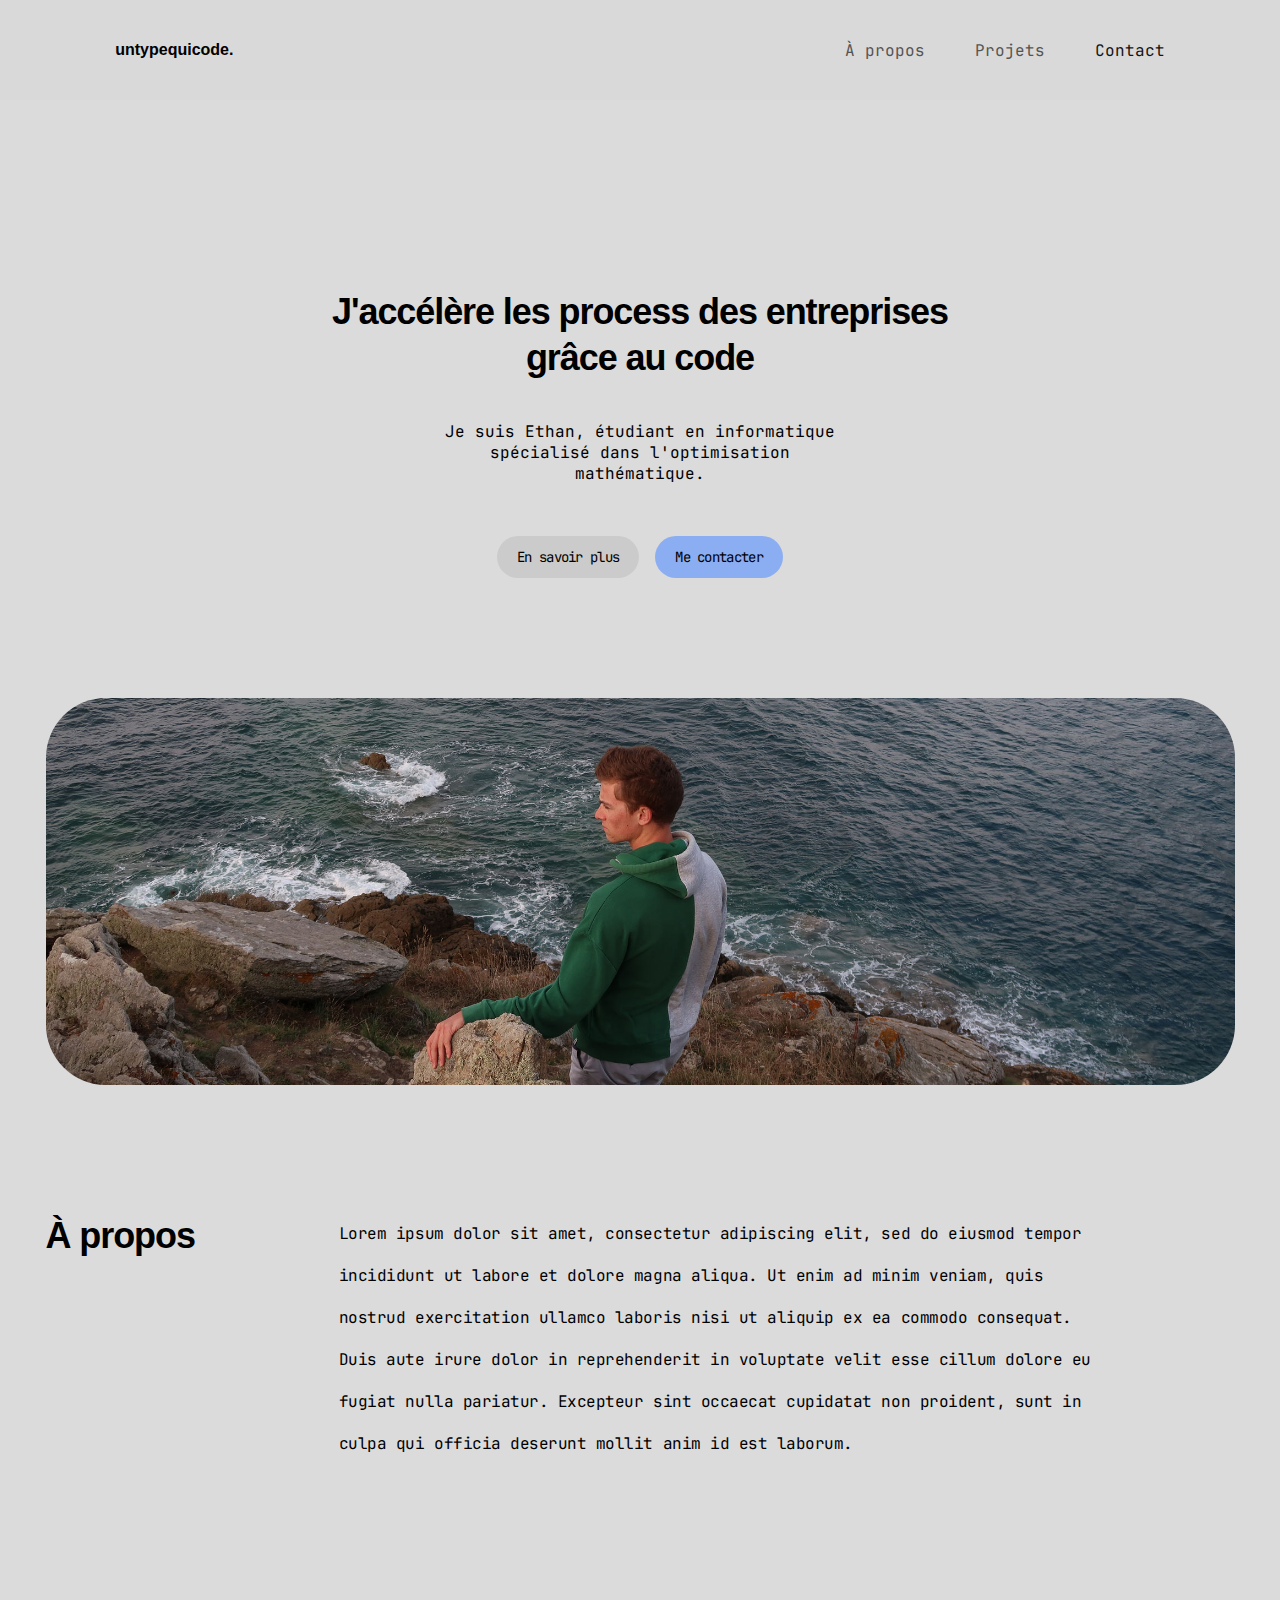
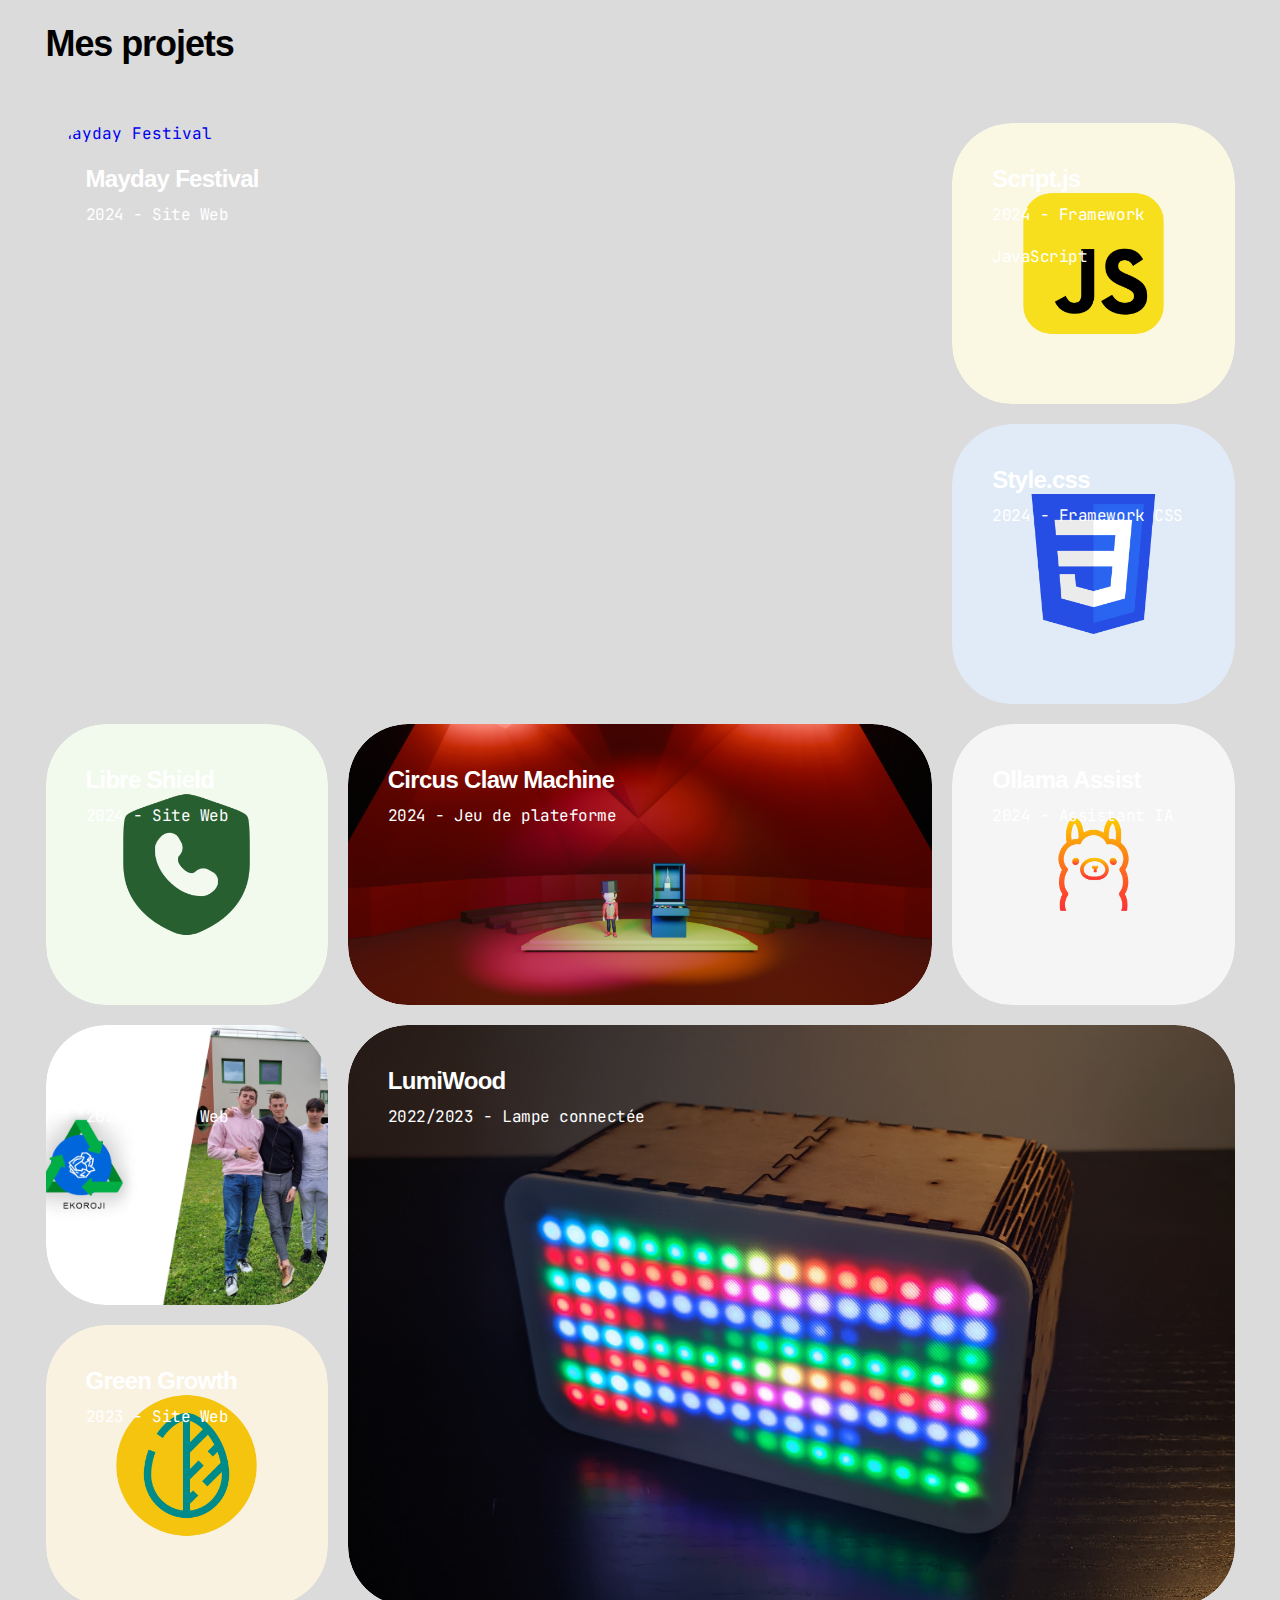
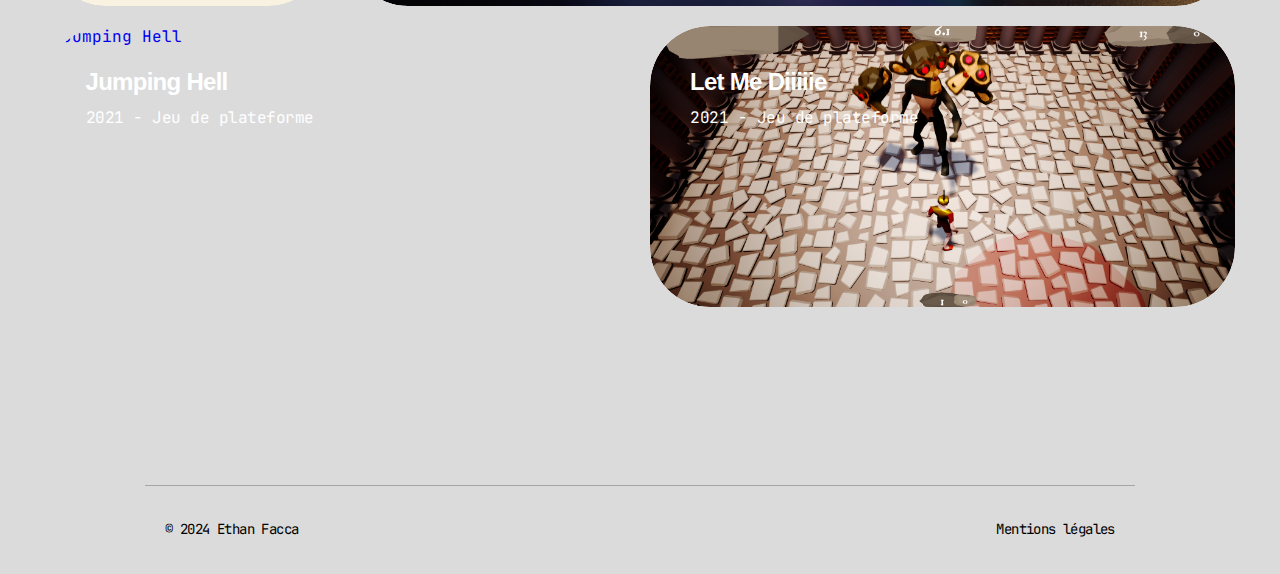
==== index.html @ ea328b28 "Mise à jour du site web avec une nouvelle DA. Cette version n'est pas finie, c'est une première ébau" ====
<!doctype html>
<html lang="fr">
    <head>
        <meta charset="UTF-8" />
        <meta http-equiv="X-UA-Compatible" content="IE=edge" />
        <meta name="viewport" content="width=device-width, initial-scale=1.0" />

        <title>Ethan Facca</title>
        <meta name="description" content="" />
        <!-- TODO -->

        <meta name="author" content="Ethan Facca" />
        <meta name="keywords" content="" />
        <!-- TODO -->

        <meta property="og:title" content="Ethan Facca" />
        <meta property="og:description" content="" />
        <!-- TODO -->
        <meta property="og:type" content="website" />
        <meta property="og:url" content="https://untypequicode.fr" />
        <meta
            property="og:image"
            content="https://untypequicode.fr/img/og-image.jpg"
        />
        <meta property="og:site_name" content="Ethan Facca" />
        <meta property="og:locale" content="fr_FR" />

        <link rel="icon" href="img/favicon.ico" />
        <link rel="apple-touch-icon" href="img/favicon.png" />
        <link rel="canonical" href="https://untypequicode.fr" />

        <link rel="stylesheet" href="css/index.css" />
    </head>

    <body>
        <header>
            <div>
                <a class="logo" href="#">untypequicode.</a>
                <nav>
                    <ul>
                        <li><a href="#about">À propos</a></li>
                        <li><a href="#projects">Projets</a></li>
                        <li>
                            <a id="contact-link" href="#contact">Contact</a>
                        </li>
                    </ul>
                </nav>
            </div>
        </header>

        <main>
            <section id="home">
                <h1>J'accélère les process des entreprises grâce au code</h1>
                <p>
                    Je suis Ethan, étudiant en informatique spécialisé dans
                    l'optimisation mathématique.
                </p>

                <ul>
                    <li id="home-about">
                        <a href="#about">En savoir plus</a>
                    </li>
                    <li id="home-contact">
                        <a
                            target="_blank"
                            href="https://linkedin.com/in/ethan-facca"
                            >Me contacter</a
                        >
                    </li>
                </ul>
            </section>

            <section id="about">
                <div id="about-image-container">
                    <img
                        id="about-image"
                        src="img/og-image.jpeg"
                        alt="Ethan Facca"
                    />
                </div>
                <div id="about-content">
                    <h2>À propos</h2>
                    <p>
                        Lorem ipsum dolor sit amet, consectetur adipiscing elit,
                        sed do eiusmod tempor incididunt ut labore et dolore
                        magna aliqua. Ut enim ad minim veniam, quis nostrud
                        exercitation ullamco laboris nisi ut aliquip ex ea
                        commodo consequat. Duis aute irure dolor in
                        reprehenderit in voluptate velit esse cillum dolore eu
                        fugiat nulla pariatur. Excepteur sint occaecat cupidatat
                        non proident, sunt in culpa qui officia deserunt mollit
                        anim id est laborum.
                    </p>
                </div>
            </section>

            <section id="projects">
                <h2>Mes projets</h2>
                <ul>
                    <li style="grid-area: 1 / 1 / 3 / 4">
                        <a href="#">
                            <div class="projects-content">
                                <h3>Mayday Festival</h3>
                                <p>2024 - Site Web</p>
                            </div>
                            <img
                                src="img/projects/mayday.jpg"
                                alt="Mayday Festival"
                            />
                        </a>
                    </li>
                    <li style="grid-area: 1 / 4 / 2 / 5">
                        <a href="#">
                            <div class="projects-content">
                                <h3>Script.js</h3>
                                <p>2024 - Framework JavaScript</p>
                            </div>
                            <img
                                src="img/projects/Script.js.png"
                                alt="Script.js"
                            />
                        </a>
                    </li>
                    <li style="grid-area: 2 / 4 / 3 / 5">
                        <a href="#">
                            <div class="projects-content">
                                <h3>Style.css</h3>
                                <p>2024 - Framework CSS</p>
                            </div>
                            <img
                                src="img/projects/Style.css.png"
                                alt="Style.css"
                            />
                        </a>
                    </li>
                    <li style="grid-area: 3 / 1 / 4 / 2">
                        <a href="#">
                            <div class="projects-content">
                                <h3>Libre Shield</h3>
                                <p>2024 - Site Web</p>
                            </div>
                            <img
                                src="img/projects/Libre Shield.png"
                                alt="Libre Shield"
                            />
                        </a>
                    </li>
                    <li style="grid-area: 3 / 2 / 4 / 4">
                        <a href="#">
                            <div class="projects-content">
                                <h3>Circus Claw Machine</h3>
                                <p>2024 - Jeu de plateforme</p>
                            </div>
                            <img
                                src="img/projects/Circus Claw Machine.png"
                                alt="Circus Claw Machine"
                            />
                        </a>
                    </li>
                    <li style="grid-area: 3 / 4 / 4 / 5">
                        <a href="#">
                            <div class="projects-content">
                                <h3>Ollama Assist</h3>
                                <p>2024 - Assistant IA</p>
                            </div>
                            <img
                                src="img/projects/Ollama Assist.png"
                                alt="Ollama Assist"
                            />
                        </a>
                    </li>
                    <li style="grid-area: 4 / 2 / 6 / 5">
                        <a href="#">
                            <div class="projects-content">
                                <h3>LumiWood</h3>
                                <p>2022/2023 - Lampe connectée</p>
                            </div>
                            <img
                                src="img/projects/Lumiwood.png"
                                alt="LumiWood"
                            />
                        </a>
                    </li>
                    <li style="grid-area: 4 / 1 / 5 / 2">
                        <a href="#">
                            <div class="projects-content">
                                <h3>Ekoroji</h3>
                                <p>2023 - Site Web</p>
                            </div>
                            <img src="img/projects/Ekoroji.png" alt="Ekoroji" />
                        </a>
                    </li>
                    <li style="grid-area: 5 / 1 / 6 / 2">
                        <a href="#">
                            <div class="projects-content">
                                <h3>Green Growth</h3>
                                <p>2023 - Site Web</p>
                            </div>
                            <img
                                src="img/projects/Green Growth.png"
                                alt="Green Growth"
                            />
                        </a>
                    </li>
                    <li style="grid-area: 6 / 1 / 7 / 3">
                        <a href="#">
                            <div class="projects-content">
                                <h3>Jumping Hell</h3>
                                <p>2021 - Jeu de plateforme</p>
                            </div>
                            <img
                                src="img/projects/Jumping Hell.png"
                                alt="Jumping Hell"
                            />
                        </a>
                    </li>
                    <li style="grid-area: 6 / 3 / 7 / 5">
                        <a href="#">
                            <div class="projects-content">
                                <h3>Let Me Diiiiie</h3>
                                <p>2021 - Jeu de plateforme</p>
                            </div>
                            <img
                                src="img/projects/Let Me Die.png"
                                alt="Let Me Diiiiie"
                            />
                        </a>
                    </li>
                </ul>
            </section>

            <!-- <section id="contact">
                <h2>Contact</h2>
                <p>
                    Vous pouvez me contacter par email à
                    <a href="mailto:ethan.facca@ik.me">
                    </a>
                </p>
            </section> -->
        </main>

        <footer>
            <div id="footer">
                <hr />
                <div id="footer-content">
                    <p>© 2024 Ethan Facca</p>
                    <p>
                        <a href="mentions-legales" id="footer-mentions-legales"
                            >Mentions légales</a
                        >
                    </p>
                </div>
            </div>
        </footer>
    </body>
</html>
---- css/index.css ----
@import "main.css";

main {
    left: 0;
    width: 100%;
    max-width: 1440px;
    margin: 150px auto 0;
    display: flex;
    flex-direction: column;
    gap: 156px;
    align-items: center;
    justify-content: start;
}

#home {
    width: 667px;
    height: 253px;
    display: flex;
    flex-direction: column;
    align-items: center;
    justify-content: start;
    margin-top: 139px;
}

#home h1 {
    color: #000;
    text-align: center;
    leading-trim: both;
    text-edge: cap;
    font-family: var(--font-title);
    font-size: 36px;
    font-style: normal;
    font-weight: 600;
    line-height: 46px;
    letter-spacing: -1.08px;
}

#home p {
    margin-top: 40px;
    width: 402px;
    color: #000;
    text-align: center;
    font-family: var(--font-body);
    font-size: 16px;
    font-style: normal;
    font-weight: 400;
    line-height: normal;
}

#home ul {
    margin-top: 52px;
    display: inline-flex;
    align-items: center;
    gap: 16px;
}

#home ul li {
    list-style: none;
    display: flex;
    padding: 12px 20px;
    justify-content: center;
    align-items: center;
    gap: 10px;
    border-radius: 60px;
}

#home ul #home-about {
    background: #cbcbcb;
}

#home ul #home-contact {
    background: rgba(90, 146, 255, 0.62);
}

#home ul li a {
    color: #000;
    text-align: center;
    leading-trim: both;
    text-edge: cap;
    font-family: var(--font-body);
    font-size: 14px;
    font-style: normal;
    font-weight: 400;
    line-height: normal;
    letter-spacing: -0.7px;
    text-decoration: none;
}

#about {
    width: 1189px;
    display: flex;
    flex-direction: column;
    gap: 128px;
    align-items: center;
    justify-content: start;
}

#about #about-image-container {
    width: 100%;
    height: 387px;
    border-radius: 60px;
    background: #d4d4d4;
}

#about #about-image {
    width: 100%;
    height: 100%;
    border-radius: 60px;
    object-fit: cover;
}

#about #about-content {
    width: 100%;
    display: flex;
    flex-direction: row;
    gap: 144px;
    align-items: start;
    justify-content: start;
}

#about #about-content h2 {
    color: #000;
    font-family: var(--font-title);
    font-size: 36px;
    font-style: normal;
    font-weight: 600;
    line-height: 46px;
    letter-spacing: -1.08px;
}

#about #about-content p {
    width: 780px;
    color: #000;
    font-family: var(--font-body);
    font-size: 16px;
    font-style: normal;
    font-weight: 400;
    line-height: 42px;
    letter-spacing: -0.48px;
}

#projects {
    width: 1189px;
    display: flex;
    flex-direction: column;
    gap: 56px;
    align-items: start;
    justify-content: start;
}

#projects h2 {
    color: #000;
    font-family: var(--font-title);
    font-size: 36px;
    font-style: normal;
    font-weight: 600;
    line-height: 46px;
    letter-spacing: -1.08px;
}

#projects ul {
    display: grid;
    grid-template-columns: repeat(4, 1fr);
    grid-template-rows: repeat(6, 1fr);
    gap: 20px;
    width: 100%;
    aspect-ratio: 4 / 6;
}

#projects ul li {
    list-style: none;
    border-radius: 60px;
    /* background: #000; */
    position: relative;
    overflow: hidden;
}

#projects ul li a {
    position: relative;
    overflow: hidden;
    display: block;
    width: 100%;
    height: 100%;
    border-radius: 60px;
}

#projects ul li {
    transition: transform 0.3s ease-in-out;
}

#projects ul li:hover {
    /* je veux rajouter +10px en largeur et en hauteur */
    transform: scale(1.01);
}

#projects ul li img {
    width: 100%;
    height: 100%;
    border-radius: 60px;
    object-fit: cover;
    position: absolute;
    top: 0;
    left: 0;
}

#projects ul li .projects-content {
    position: absolute;
    top: 0;
    left: 0;
    padding: 40px;
    z-index: 1;
}

#projects ul li h3 {
    color: #fff;
    font-family: var(--font-title);
    font-size: 24px;
    font-style: normal;
    font-weight: 600;
    line-height: 31px;
    letter-spacing: -0.72px;
}

#projects ul li p {
    color: #fff;
    font-family: var(--font-body);
    font-size: 16px;
    font-style: normal;
    font-weight: 400;
    line-height: 42px;
    letter-spacing: -0.48px;
}
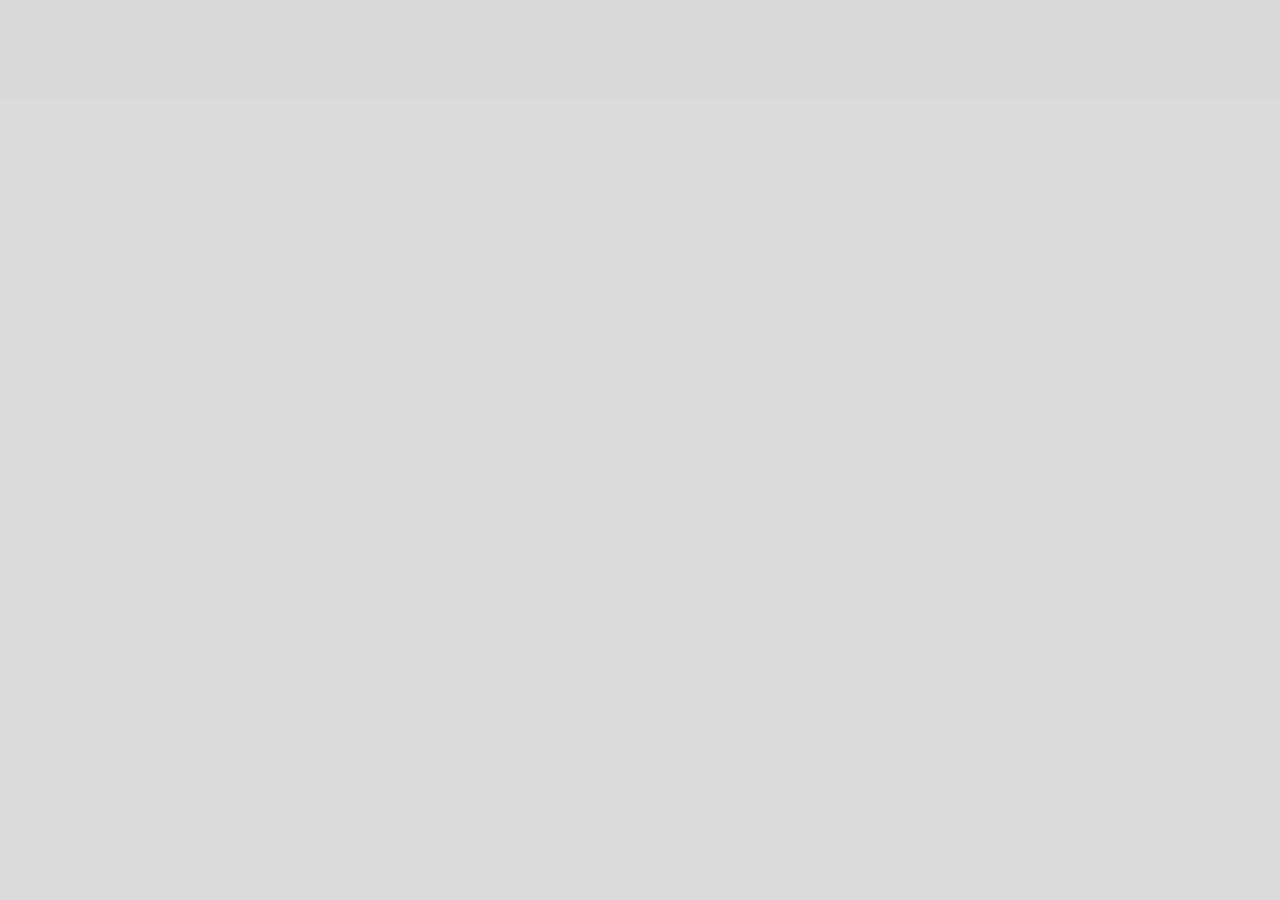
==== commit d47b56c9: "Ajout du suivi avec Umami" ====
--- a/index.html
+++ b/index.html
@@ -1,256 +1,71 @@
-<!doctype html>
+<!DOCTYPE html>
 <html lang="fr">
-    <head>
-        <meta charset="UTF-8" />
-        <meta http-equiv="X-UA-Compatible" content="IE=edge" />
-        <meta name="viewport" content="width=device-width, initial-scale=1.0" />
 
-        <title>Ethan Facca</title>
-        <meta name="description" content="" />
-        <!-- TODO -->
+<head>
+    <meta charset="UTF-8">
+    <meta http-equiv="X-UA-Compatible" content="IE=edge">
+    <meta name="viewport" content="width=device-width, initial-scale=1.0">
 
-        <meta name="author" content="Ethan Facca" />
-        <meta name="keywords" content="" />
-        <!-- TODO -->
+    <!-- OpenGraph-->
+    <title>Ethan Facca</title>
+    <meta name="description"
+          content="Je suis étudiant en cursus master en ingénierie dans le domaine de l’optimisation mathématiques et algorithmes à l’université de Bordeaux.
+                Passionné par le développement informatique, j’utilise principalement Python, C++, HTML et CSS.
+                J’aime relever des défis, apprendre de nouvelles technologies et travailler en équipe.">
+    <meta property="og:url" content="https://untypequicode.fr">
+    <meta property="og:title" content="Ethan Facca">
+    <meta property="og:description" content="Je suis étudiant en cursus master en ingénierie dans le domaine de l’optimisation mathématiques et algorithmes à l’université de Bordeaux.
+                Passionné par le développement informatique, j’utilise principalement Python, C++, HTML et CSS.
+                J’aime relever des défis, apprendre de nouvelles technologies et travailler en équipe.">
+    <meta property="og:image" content="https://untypequicode.fr/images/og-image.webp">
 
-        <meta property="og:title" content="Ethan Facca" />
-        <meta property="og:description" content="" />
-        <!-- TODO -->
-        <meta property="og:type" content="website" />
-        <meta property="og:url" content="https://untypequicode.fr" />
-        <meta
-            property="og:image"
-            content="https://untypequicode.fr/img/og-image.jpg"
-        />
-        <meta property="og:site_name" content="Ethan Facca" />
-        <meta property="og:locale" content="fr_FR" />
+    <link rel="icon" type="image/webp" href="images/favicon.webp">
 
-        <link rel="icon" href="img/favicon.ico" />
-        <link rel="apple-touch-icon" href="img/favicon.png" />
-        <link rel="canonical" href="https://untypequicode.fr" />
+    <link rel="stylesheet" href="css/index.css">
+</head>
 
-        <link rel="stylesheet" href="css/index.css" />
-    </head>
+<body data-active="Accueil">
 
-    <body>
-        <header>
-            <div>
-                <a class="logo" href="#">untypequicode.</a>
-                <nav>
-                    <ul>
-                        <li><a href="#about">À propos</a></li>
-                        <li><a href="#projects">Projets</a></li>
-                        <li>
-                            <a id="contact-link" href="#contact">Contact</a>
-                        </li>
-                    </ul>
-                </nav>
+<header class="header"></header>
+
+<section id="home-s" class="ah-i">
+    <div class="home-content">
+        <div class="ah sv">
+            <h1>Ethan Facca</h1>
+            <h4>Étudiant en CMI OPTIM à l'université de Bordeaux</h4>
+            <div class="sh">
+                <a href="projets" class="btn" aria-label="Découvrir mes projets" title="Découvrir mes projets">Découvrir mes projets</a>
+                <a href="https://linkedin.com/in/ethan-facca" class="btn-r" aria-label="Voir mon profil LinkedIn" title="Voir mon profil LinkedIn" target="_blank">Me contacter</a>
             </div>
-        </header>
+        </div>
+    </div>
+    <div class="bg" id="home-bg-hover"></div>
+    <div id="home-socials">
+        <a href="https://github.com/untypequicode" target="_blank" aria-label="Github | untypequicode"><i class='bx bxl-github'></i></a>
+        <a href="https://linkedin.com/in/ethan-facca" target="_blank" aria-label="LinkedIn | Ethan Facca"><i class='bx bxl-linkedin'></i></a>
+    </div>
+</section>
 
-        <main>
-            <section id="home">
-                <h1>J'accélère les process des entreprises grâce au code</h1>
-                <p>
-                    Je suis Ethan, étudiant en informatique spécialisé dans
-                    l'optimisation mathématique.
-                </p>
+<!--<footer class="footer"></footer>-->
 
-                <ul>
-                    <li id="home-about">
-                        <a href="#about">En savoir plus</a>
-                    </li>
-                    <li id="home-contact">
-                        <a
-                            target="_blank"
-                            href="https://linkedin.com/in/ethan-facca"
-                            >Me contacter</a
-                        >
-                    </li>
-                </ul>
-            </section>
+<script src="js/db-header.js"></script>
+<script src="https://script.js.untypequicode.fr/js/header.js"></script>
+<!--<script src="js/db-footer.js"></script>-->
+<script src="https://script.js.untypequicode.fr/js/footer.js"></script>
+<script src="https://style.css.untypequicode.fr/js/animation.js"></script>
+<script src="https://script.js.untypequicode.fr/js/switch-mode.js"></script>
 
-            <section id="about">
-                <div id="about-image-container">
-                    <img
-                        id="about-image"
-                        src="img/og-image.jpeg"
-                        alt="Ethan Facca"
-                    />
-                </div>
-                <div id="about-content">
-                    <h2>À propos</h2>
-                    <p>
-                        Lorem ipsum dolor sit amet, consectetur adipiscing elit,
-                        sed do eiusmod tempor incididunt ut labore et dolore
-                        magna aliqua. Ut enim ad minim veniam, quis nostrud
-                        exercitation ullamco laboris nisi ut aliquip ex ea
-                        commodo consequat. Duis aute irure dolor in
-                        reprehenderit in voluptate velit esse cillum dolore eu
-                        fugiat nulla pariatur. Excepteur sint occaecat cupidatat
-                        non proident, sunt in culpa qui officia deserunt mollit
-                        anim id est laborum.
-                    </p>
-                </div>
-            </section>
+<script src="https://openpanel.dev/op.js" defer async></script>
+<script>
+    window.op = window.op || function (...args) { (window.op.q = window.op.q || []).push(args); };
+    window.op('ctor', {
+        clientId: 'c00fd895-7b57-4217-b149-5ecba887ce1a',
+        trackScreenViews: true,
+        trackOutgoingLinks: true,
+        trackAttributes: true,
+    });
+</script>
+<script defer src="https://umami.untypequicode.fr/script.js" data-website-id="10e2d823-0ad9-4367-a72d-f8eef28eea31"></script>
 
-            <section id="projects">
-                <h2>Mes projets</h2>
-                <ul>
-                    <li style="grid-area: 1 / 1 / 3 / 4">
-                        <a href="#">
-                            <div class="projects-content">
-                                <h3>Mayday Festival</h3>
-                                <p>2024 - Site Web</p>
-                            </div>
-                            <img
-                                src="img/projects/mayday.jpg"
-                                alt="Mayday Festival"
-                            />
-                        </a>
-                    </li>
-                    <li style="grid-area: 1 / 4 / 2 / 5">
-                        <a href="#">
-                            <div class="projects-content">
-                                <h3>Script.js</h3>
-                                <p>2024 - Framework JavaScript</p>
-                            </div>
-                            <img
-                                src="img/projects/Script.js.png"
-                                alt="Script.js"
-                            />
-                        </a>
-                    </li>
-                    <li style="grid-area: 2 / 4 / 3 / 5">
-                        <a href="#">
-                            <div class="projects-content">
-                                <h3>Style.css</h3>
-                                <p>2024 - Framework CSS</p>
-                            </div>
-                            <img
-                                src="img/projects/Style.css.png"
-                                alt="Style.css"
-                            />
-                        </a>
-                    </li>
-                    <li style="grid-area: 3 / 1 / 4 / 2">
-                        <a href="#">
-                            <div class="projects-content">
-                                <h3>Libre Shield</h3>
-                                <p>2024 - Site Web</p>
-                            </div>
-                            <img
-                                src="img/projects/Libre Shield.png"
-                                alt="Libre Shield"
-                            />
-                        </a>
-                    </li>
-                    <li style="grid-area: 3 / 2 / 4 / 4">
-                        <a href="#">
-                            <div class="projects-content">
-                                <h3>Circus Claw Machine</h3>
-                                <p>2024 - Jeu de plateforme</p>
-                            </div>
-                            <img
-                                src="img/projects/Circus Claw Machine.png"
-                                alt="Circus Claw Machine"
-                            />
-                        </a>
-                    </li>
-                    <li style="grid-area: 3 / 4 / 4 / 5">
-                        <a href="#">
-                            <div class="projects-content">
-                                <h3>Ollama Assist</h3>
-                                <p>2024 - Assistant IA</p>
-                            </div>
-                            <img
-                                src="img/projects/Ollama Assist.png"
-                                alt="Ollama Assist"
-                            />
-                        </a>
-                    </li>
-                    <li style="grid-area: 4 / 2 / 6 / 5">
-                        <a href="#">
-                            <div class="projects-content">
-                                <h3>LumiWood</h3>
-                                <p>2022/2023 - Lampe connectée</p>
-                            </div>
-                            <img
-                                src="img/projects/Lumiwood.png"
-                                alt="LumiWood"
-                            />
-                        </a>
-                    </li>
-                    <li style="grid-area: 4 / 1 / 5 / 2">
-                        <a href="#">
-                            <div class="projects-content">
-                                <h3>Ekoroji</h3>
-                                <p>2023 - Site Web</p>
-                            </div>
-                            <img src="img/projects/Ekoroji.png" alt="Ekoroji" />
-                        </a>
-                    </li>
-                    <li style="grid-area: 5 / 1 / 6 / 2">
-                        <a href="#">
-                            <div class="projects-content">
-                                <h3>Green Growth</h3>
-                                <p>2023 - Site Web</p>
-                            </div>
-                            <img
-                                src="img/projects/Green Growth.png"
-                                alt="Green Growth"
-                            />
-                        </a>
-                    </li>
-                    <li style="grid-area: 6 / 1 / 7 / 3">
-                        <a href="#">
-                            <div class="projects-content">
-                                <h3>Jumping Hell</h3>
-                                <p>2021 - Jeu de plateforme</p>
-                            </div>
-                            <img
-                                src="img/projects/Jumping Hell.png"
-                                alt="Jumping Hell"
-                            />
-                        </a>
-                    </li>
-                    <li style="grid-area: 6 / 3 / 7 / 5">
-                        <a href="#">
-                            <div class="projects-content">
-                                <h3>Let Me Diiiiie</h3>
-                                <p>2021 - Jeu de plateforme</p>
-                            </div>
-                            <img
-                                src="img/projects/Let Me Die.png"
-                                alt="Let Me Diiiiie"
-                            />
-                        </a>
-                    </li>
-                </ul>
-            </section>
-
-            <!-- <section id="contact">
-                <h2>Contact</h2>
-                <p>
-                    Vous pouvez me contacter par email à
-                    <a href="mailto:ethan.facca@ik.me">
-                    </a>
-                </p>
-            </section> -->
-        </main>
-
-        <footer>
-            <div id="footer">
-                <hr />
-                <div id="footer-content">
-                    <p>© 2024 Ethan Facca</p>
-                    <p>
-                        <a href="mentions-legales" id="footer-mentions-legales"
-                            >Mentions légales</a
-                        >
-                    </p>
-                </div>
-            </div>
-        </footer>
-    </body>
-</html>
+</body>
+</html>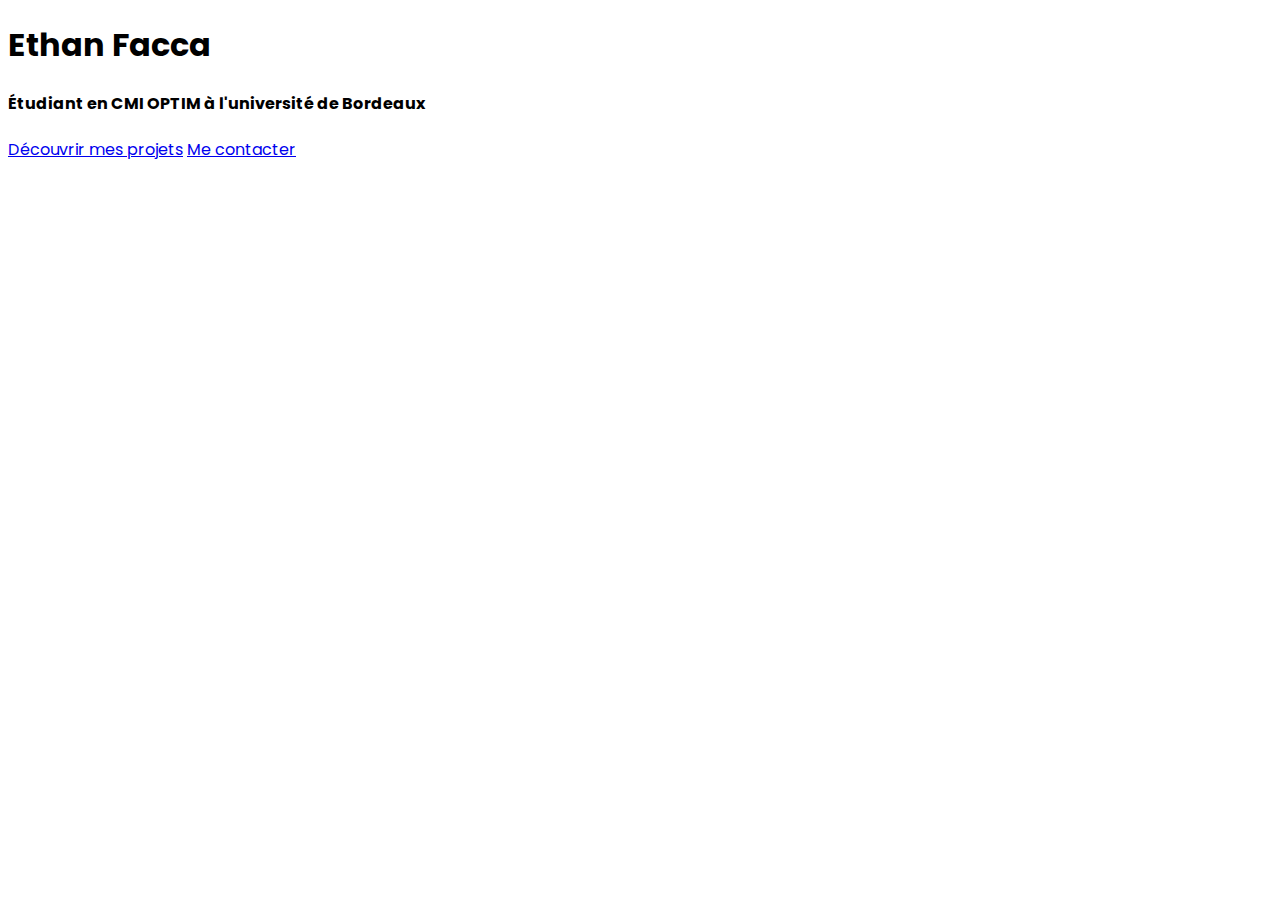
==== commit e328914a: "Mise à jour des liens de style.css et script.js avec raw.github pour régler les problèmes de liens." ====
--- a/index.html
+++ b/index.html
@@ -49,11 +49,11 @@
 <!--<footer class="footer"></footer>-->
 
 <script src="js/db-header.js"></script>
-<script src="https://script.js.untypequicode.fr/js/header.js"></script>
+<script src="https://raw.githubusercontent.com/untypequicode/script.js/refs/heads/main/js/header.js"></script>
 <!--<script src="js/db-footer.js"></script>-->
-<script src="https://script.js.untypequicode.fr/js/footer.js"></script>
-<script src="https://style.css.untypequicode.fr/js/animation.js"></script>
-<script src="https://script.js.untypequicode.fr/js/switch-mode.js"></script>
+<script src="https://raw.githubusercontent.com/untypequicode/script.js/refs/heads/main/js/footer.js"></script>
+<script src="https://raw.githubusercontent.com/untypequicode/style.css/refs/heads/main/js/animation.js"></script>
+<script src="https://raw.githubusercontent.com/untypequicode/script.js/refs/heads/main/js/switch-mode.js"></script>
 
 <script src="https://openpanel.dev/op.js" defer async></script>
 <script>
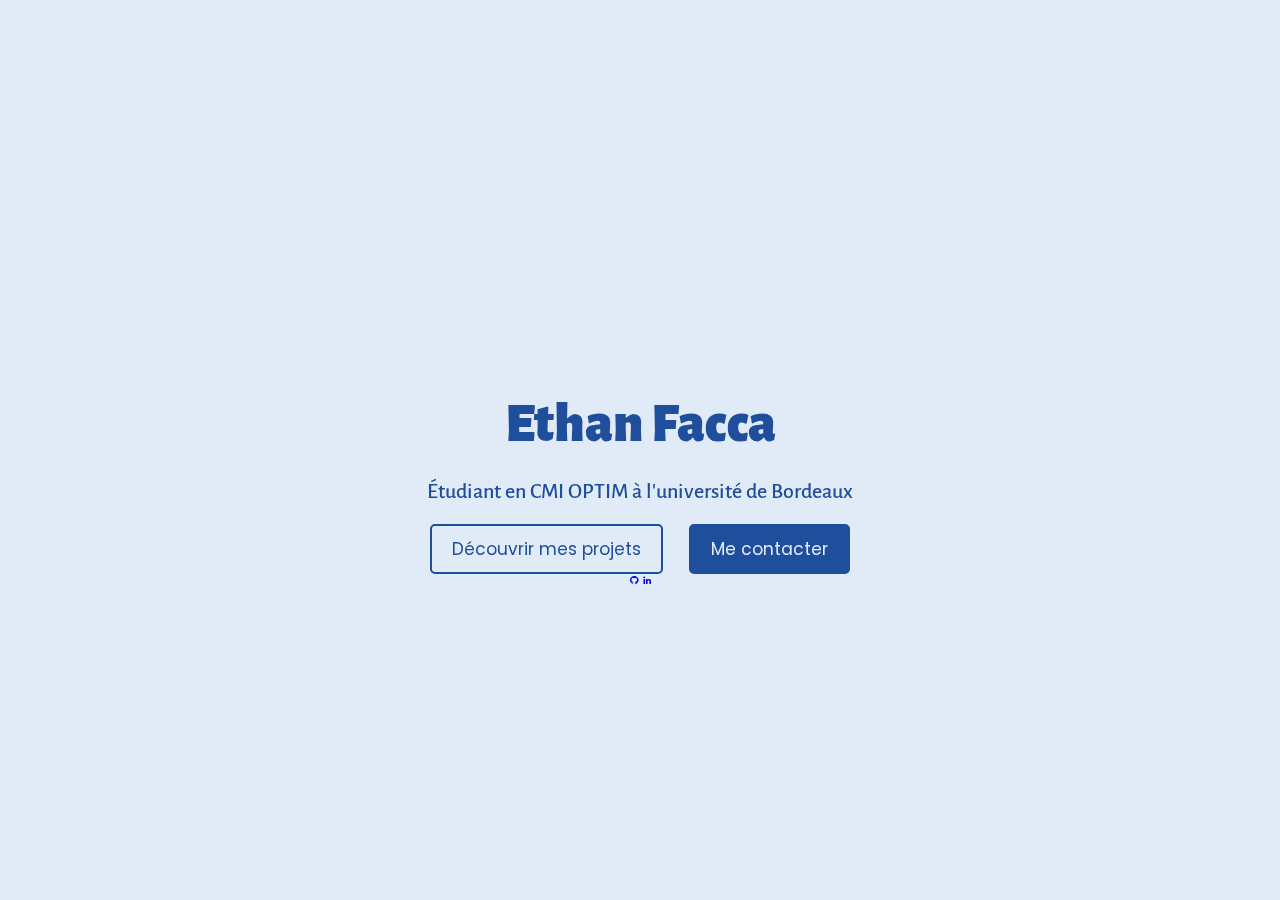
==== commit acba21d8: "Déplacements des libs en interne dû à beaucoup de problèmes de https. Les problèmes sont fixés." ====
--- a/index.html
+++ b/index.html
@@ -49,11 +49,11 @@
 <!--<footer class="footer"></footer>-->
 
 <script src="js/db-header.js"></script>
-<script src="https://raw.githubusercontent.com/untypequicode/script.js/refs/heads/main/js/header.js"></script>
+<script src="js/header.js"></script>
 <!--<script src="js/db-footer.js"></script>-->
-<script src="https://raw.githubusercontent.com/untypequicode/script.js/refs/heads/main/js/footer.js"></script>
-<script src="https://raw.githubusercontent.com/untypequicode/style.css/refs/heads/main/js/animation.js"></script>
-<script src="https://raw.githubusercontent.com/untypequicode/script.js/refs/heads/main/js/switch-mode.js"></script>
+<script src="js/footer.js"></script>
+<script src="js/animation.js"></script>
+<script src="js/switch-mode.js"></script>
 
 <script src="https://openpanel.dev/op.js" defer async></script>
 <script>
